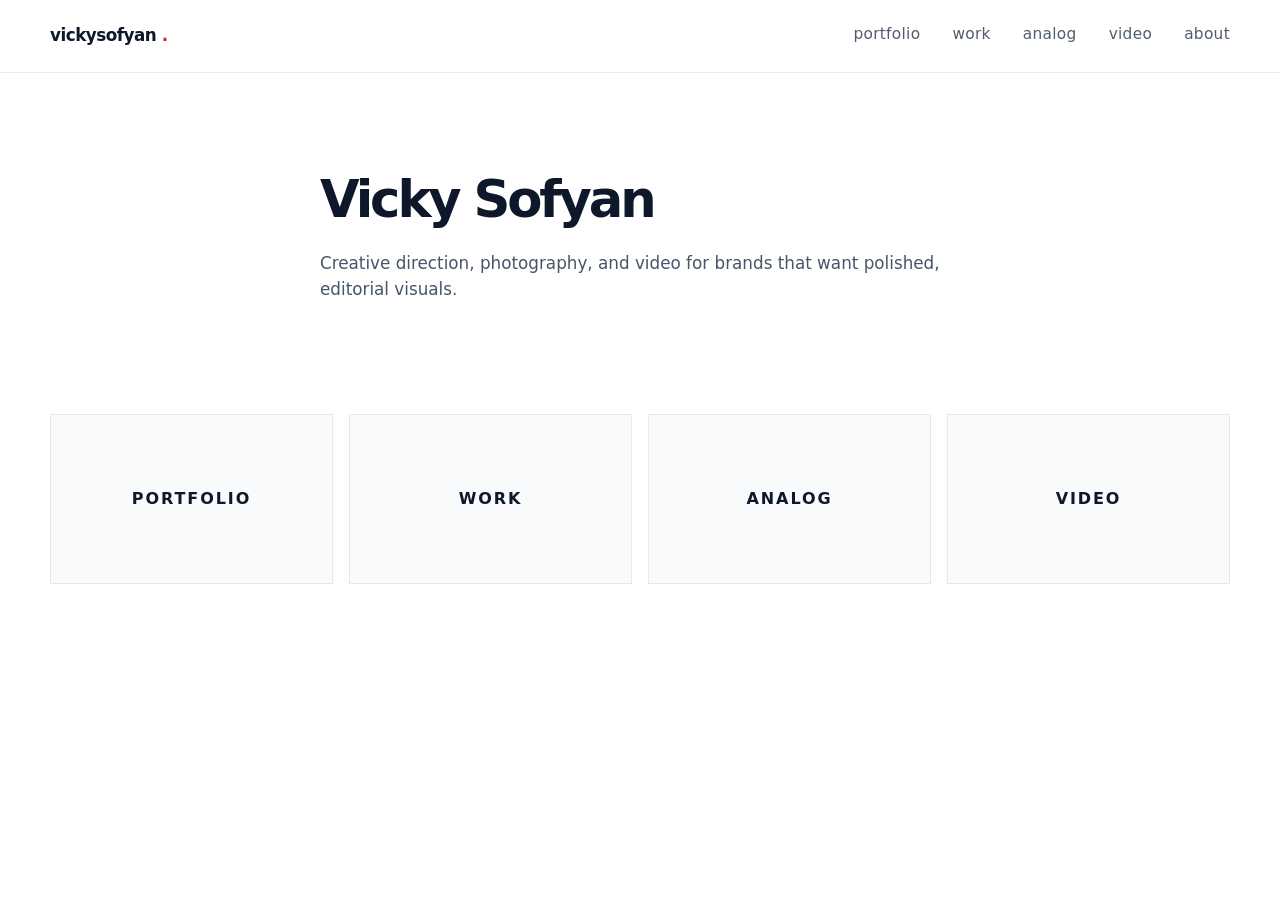
==== index.html @ 829c6402 "Force latest script and style loading plus Konami/Mac fixes" ====
<!DOCTYPE html>
<html lang="en">
  <head>
    <meta charset="UTF-8" />
    <meta name="viewport" content="width=device-width, initial-scale=1.0" />
    <title>Vicky Sofyan</title>
    <link rel="stylesheet" href="styles.css?v=2" />
  </head>
  <body>
    <header class="topbar">
      <div class="container topbar-inner">
        <a class="brand" href="index.html">
          <span class="brand-name">vickysofyan</span><span class="brand-dot">.</span>
        </a>

        <nav class="nav-links">
          <a href="portfolio.html">portfolio</a>
          <a href="work.html">work</a>
          <a href="analog.html">analog</a>
          <a href="video.html">video</a>
          <a href="about.html">about</a>
        </nav>
      </div>
    </header>

    <main class="main-content">
      <section class="hero-section">
        <div class="container portfolio-copy">
          <h1>Vicky Sofyan</h1>
          <p>Creative direction, photography, and video for brands that want polished, editorial visuals.</p>
        </div>
      </section>

      <section class="page-links-section">
        <div class="container page-links-grid">
          <a class="page-link-card" href="portfolio.html">Portfolio</a>
          <a class="page-link-card" href="work.html">Work</a>
          <a class="page-link-card" href="analog.html">Analog</a>
          <a class="page-link-card" href="video.html">Video</a>
        </div>
      </section>
    </main>

    <script src="script.js?v=2"></script>
  </body>
</html>
---- styles.css ----
:root {
  color-scheme: light;
  color: #0f172a;
  background: #ffffff;
  font-family: Inter, system-ui, -apple-system, BlinkMacSystemFont, "Segoe UI", sans-serif;
  font-size: 16px;
  line-height: 1.5;
}

* {
  box-sizing: border-box;
}

html,
body {
  margin: 0;
  min-height: 100%;
}

body {
  background: #ffffff;
  color: #0f172a;
}

a {
  color: inherit;
  text-decoration: none;
}

button,
input,
textarea,
select {
  font: inherit;
}

.container {
  width: min(1180px, calc(100% - 2rem));
  margin: 0 auto;
}

.topbar {
  border-bottom: 1px solid rgba(15, 23, 42, 0.08);
  background: #ffffff;
  position: sticky;
  top: 0;
  z-index: 10;
}

.topbar-inner {
  display: flex;
  align-items: center;
  justify-content: space-between;
  min-height: 72px;
}

.brand {
  display: inline-flex;
  align-items: baseline;
  gap: 0.35rem;
  font-size: 1.05rem;
  font-weight: 700;
  letter-spacing: -0.03em;
}

.brand-dot {
  color: #dc2626;
  cursor: pointer;
}

.game-overlay {
  position: fixed;
  inset: 0;
  display: grid;
  place-items: center;
  background: rgba(15, 23, 42, 0.85);
  z-index: 9999;
  opacity: 0;
  pointer-events: none;
  transition: opacity 0.2s ease;
}

.game-overlay.active {
  opacity: 1;
  pointer-events: auto;
}

.game-panel {
  width: min(92vw, 860px);
  max-height: 92vh;
  background: #ffffff;
  border-radius: 1rem;
  box-shadow: 0 24px 80px rgba(15, 23, 42, 0.25);
  overflow: hidden;
}

.game-header {
  display: flex;
  align-items: center;
  justify-content: space-between;
  gap: 1rem;
  padding: 1rem 1.25rem;
  border-bottom: 1px solid rgba(15, 23, 42, 0.08);
  background: #f8fafc;
}

.game-header h2 {
  margin: 0;
  font-size: 1rem;
  font-weight: 700;
  letter-spacing: -0.03em;
}

.game-close {
  border: none;
  background: transparent;
  color: #334155;
  font-size: 1.1rem;
  cursor: pointer;
  font-weight: 700;
}

.game-canvas-wrap {
  position: relative;
  background: #0f172a;
}

#game-canvas {
  display: block;
  width: 100%;
  height: auto;
}

.game-info {
  display: flex;
  justify-content: space-between;
  gap: 1rem;
  padding: 0.9rem 1.25rem 1.25rem;
  font-size: 0.95rem;
  color: #475569;
}

.game-message {
  color: #dc2626;
  font-weight: 700;
}

@media (max-width: 760px) {
  .page-links-grid {
    grid-template-columns: repeat(2, minmax(0, 1fr));
  }
}

@media (max-width: 520px) {
  .game-panel {
    width: min(98vw, 98vw);
  }

  .page-links-grid {
    grid-template-columns: 1fr;
  }
}

.nav-links {
  display: flex;
  flex-wrap: wrap;
  gap: 2rem;
  font-size: 0.96rem;
  text-transform: lowercase;
  letter-spacing: 0.02em;
}

.nav-links a {
  color: #334155;
  opacity: 0.85;
  transition: opacity 0.2s ease, color 0.2s ease, border-color 0.2s ease;
  padding-bottom: 0.125rem;
}

.nav-links a:hover,
.nav-links a.active {
  color: #dc2626;
  opacity: 1;
}

.nav-links a.active {
  font-weight: 800;
  border-bottom: 2px solid #dc2626;
}

.main-content {
  padding: 2.5rem 0 4rem;
}

.portfolio-section {
  padding-top: 3rem;
}

.portfolio-copy {
  max-width: 640px;
  margin-bottom: 2rem;
}

.portfolio-copy h1 {
  margin: 0 0 0.85rem;
  font-size: clamp(2.7rem, 4vw, 4rem);
  letter-spacing: -0.06em;
}

.portfolio-copy p {
  margin: 0;
  color: #475569;
  font-size: 1.05rem;
}

.hero-section {
  padding-top: 3rem;
  padding-bottom: 3rem;
}

.page-links-section {
  padding-top: 2rem;
}

.page-links-grid {
  display: grid;
  grid-template-columns: repeat(4, minmax(0, 1fr));
  gap: 1rem;
}

.page-link-card {
  display: flex;
  align-items: center;
  justify-content: center;
  min-height: 170px;
  background: #f8fafc;
  border: 1px solid rgba(15, 23, 42, 0.08);
  color: #0f172a;
  font-weight: 700;
  text-transform: uppercase;
  letter-spacing: 0.12em;
  transition: transform 0.25s ease, background 0.25s ease;
}

.page-link-card:hover {
  transform: translateY(-2px);
  background: #e2e8f0;
}

.gallery-grid {
  display: grid;
  grid-template-columns: repeat(3, minmax(0, 1fr));
  gap: 1.5rem;
}

.gallery-card {
  display: block;
  overflow: hidden;
  background: #f8fafc;
  aspect-ratio: 1 / 1;
}

.gallery-card img,
.portfolio-img {
  width: 100%;
  height: 100%;
  object-fit: cover;
  display: block;
  transition: transform 0.35s ease;
}

.gallery-card:hover img,
.gallery-card:hover .portfolio-img {
  transform: scale(1.05);
}

.image-1 {
  background-image: url("https://images.unsplash.com/photo-1524504388940-b1c1722653e1?auto=format&fit=crop&w=1200&q=80");
}

.image-2 {
  background-image: url("https://images.unsplash.com/photo-1491553895911-0055eca6402d?auto=format&fit=crop&w=1200&q=80");
}

.image-3 {
  background-image: url("https://images.unsplash.com/photo-1517841905240-472988babdf9?auto=format&fit=crop&w=1200&q=80");
}

.image-4 {
  background-image: url("https://images.unsplash.com/photo-1526045612212-70caf35c14df?auto=format&fit=crop&w=1200&q=80");
}

.image-5 {
  background-image: url("https://images.unsplash.com/photo-1512428559087-560fa5ceab42?auto=format&fit=crop&w=1200&q=80");
}

.image-6 {
  background-image: url("https://images.unsplash.com/photo-1500534314209-dbdcc1a0a76d?auto=format&fit=crop&w=1200&q=80");
}

.about-section {
  margin-top: 4rem;
  padding-bottom: 2rem;
}

.about-copy {
  max-width: 720px;
}

.about-copy h2 {
  margin: 0 0 1rem;
  font-size: clamp(2rem, 3vw, 2.8rem);
}

.about-copy p {
  margin: 0;
  color: #475569;
  font-size: 1rem;
}

.about-grid {
  display: grid;
  grid-template-columns: minmax(280px, 1.1fr) minmax(320px, 1.2fr);
  gap: 2rem;
  align-items: center;
  padding-top: 2rem;
  padding-bottom: 2rem;
}

.about-media img {
  width: 100%;
  height: 100%;
  object-fit: cover;
  display: block;
  aspect-ratio: 3 / 4;
}

.about-content {
  max-width: 760px;
}

.about-content .eyebrow {
  margin: 0 0 1rem;
  color: #475569;
  letter-spacing: 0.18em;
  text-transform: uppercase;
  font-size: 0.85rem;
}

.about-content h1 {
  margin: 0 0 1.5rem;
  font-size: clamp(2.8rem, 4vw, 4.4rem);
  line-height: 1.05;
}

.about-content p {
  margin: 0 0 1.5rem;
  color: #334155;
  font-size: 1.05rem;
}

.about-content .contact-link a,
.about-content .social-link a {
  color: #dc2626;
  font-size: 1.1rem;
  font-weight: 700;
  text-decoration: none;
}

.about-content .contact-link a:hover,
.about-content .social-link a:hover {
  text-decoration: underline;
}

@media (max-width: 980px) {
  .gallery-grid {
    grid-template-columns: repeat(2, minmax(0, 1fr));
  }
}

@media (max-width: 640px) {
  .topbar-inner {
    flex-direction: column;
    align-items: flex-start;
    gap: 1rem;
  }

  .nav-links {
    gap: 1rem;
  }

  .gallery-grid {
    grid-template-columns: 1fr;
  }

  .portfolio-copy h1 {
    font-size: clamp(2.3rem, 7vw, 3rem);
  }
}
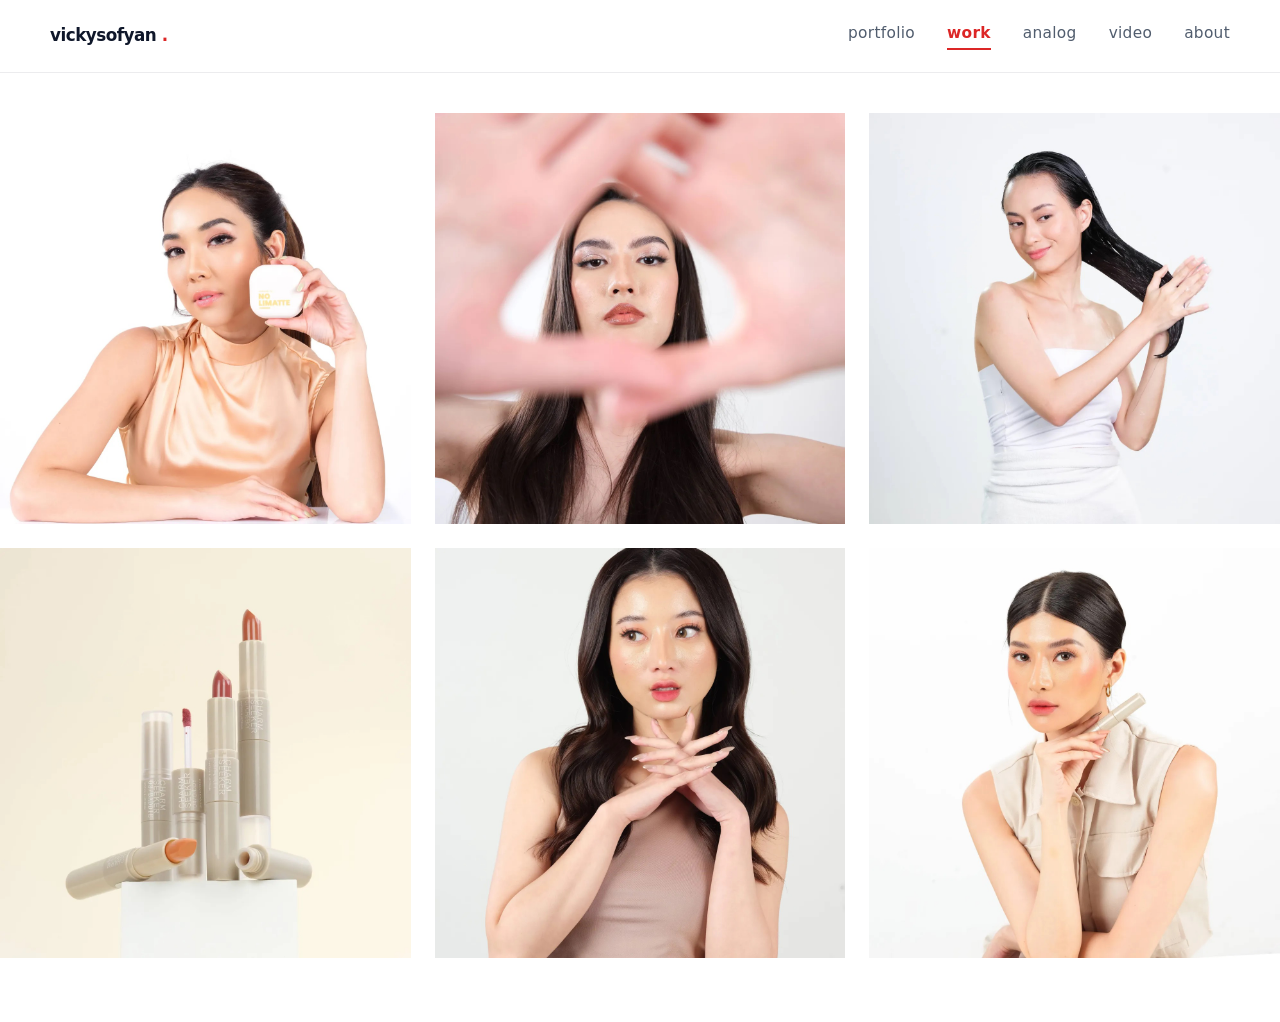
==== commit 3eb7e1cf: "Set work page as default by redirecting index and publish latest layout swaps" ====
--- a/index.html
+++ b/index.html
@@ -2,45 +2,12 @@
 <html lang="en">
   <head>
     <meta charset="UTF-8" />
+    <meta http-equiv="refresh" content="0;url=work.html" />
     <meta name="viewport" content="width=device-width, initial-scale=1.0" />
-    <title>Vicky Sofyan</title>
-    <link rel="stylesheet" href="styles.css?v=2" />
+    <title>Redirecting to Work</title>
+    <link rel="icon" href="favicon.svg" type="image/svg+xml" />
   </head>
   <body>
-    <header class="topbar">
-      <div class="container topbar-inner">
-        <a class="brand" href="index.html">
-          <span class="brand-name">vickysofyan</span><span class="brand-dot">.</span>
-        </a>
-
-        <nav class="nav-links">
-          <a href="portfolio.html">portfolio</a>
-          <a href="work.html">work</a>
-          <a href="analog.html">analog</a>
-          <a href="video.html">video</a>
-          <a href="about.html">about</a>
-        </nav>
-      </div>
-    </header>
-
-    <main class="main-content">
-      <section class="hero-section">
-        <div class="container portfolio-copy">
-          <h1>Vicky Sofyan</h1>
-          <p>Creative direction, photography, and video for brands that want polished, editorial visuals.</p>
-        </div>
-      </section>
-
-      <section class="page-links-section">
-        <div class="container page-links-grid">
-          <a class="page-link-card" href="portfolio.html">Portfolio</a>
-          <a class="page-link-card" href="work.html">Work</a>
-          <a class="page-link-card" href="analog.html">Analog</a>
-          <a class="page-link-card" href="video.html">Video</a>
-        </div>
-      </section>
-    </main>
-
-    <script src="script.js?v=2"></script>
+    <p>Redirecting to <a href="work.html">work page</a>...</p>
   </body>
 </html>
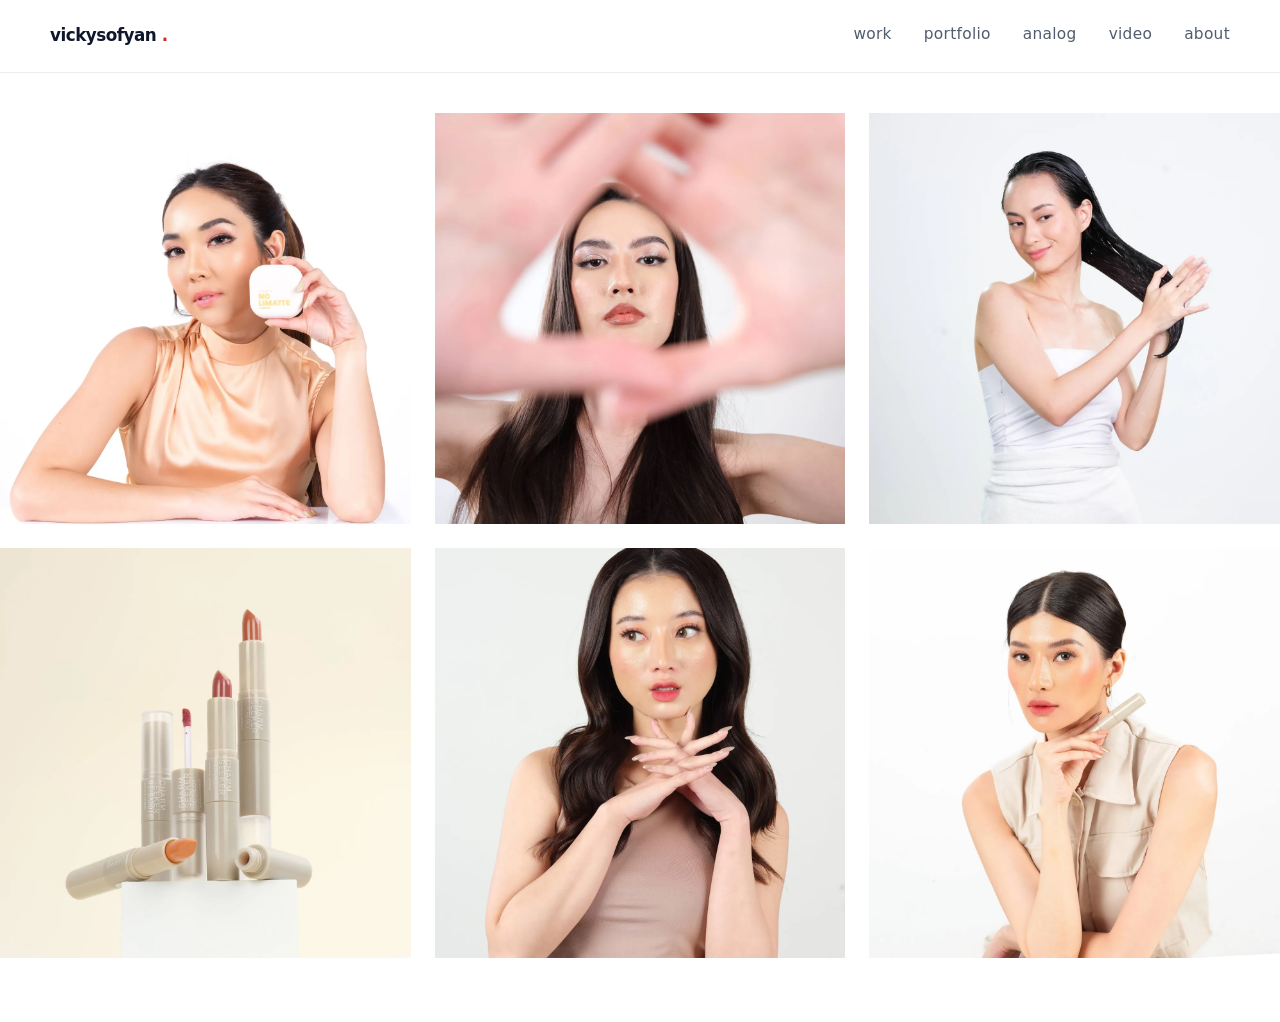
==== commit f2c9697f: "Reorder navigation so work appears before portfolio" ====
--- a/index.html
+++ b/index.html
@@ -2,12 +2,52 @@
 <html lang="en">
   <head>
     <meta charset="UTF-8" />
-    <meta http-equiv="refresh" content="0;url=work.html" />
     <meta name="viewport" content="width=device-width, initial-scale=1.0" />
-    <title>Redirecting to Work</title>
+    <title>Work | Vicky Sofyan</title>
     <link rel="icon" href="favicon.svg" type="image/svg+xml" />
+    <link rel="stylesheet" href="styles.css?v=3" />
   </head>
   <body>
-    <p>Redirecting to <a href="work.html">work page</a>...</p>
+    <header class="topbar">
+      <div class="container topbar-inner">
+        <a class="brand" href="index.html">
+          <span class="brand-name">vickysofyan</span><span class="brand-dot">.</span>
+        </a>
+        <nav class="nav-links">
+          <a href="work.html">work</a>
+          <a href="portfolio.html">portfolio</a>
+          <a href="analog.html">analog</a>
+          <a href="video.html">video</a>
+          <a href="about.html">about</a>
+        </nav>
+      </div>
+    </header>
+
+    <main class="main-content">
+      <section class="portfolio-section">
+        <div class="gallery-grid">
+          <article class="gallery-card">
+            <img src="images/img1.jpeg" alt="Portfolio image 1" class="portfolio-img" />
+          </article>
+          <article class="gallery-card">
+            <img src="images/img2.jpeg" alt="Portfolio image 2" class="portfolio-img" />
+          </article>
+          <article class="gallery-card">
+            <img src="images/img3.jpeg" alt="Portfolio image 3" class="portfolio-img" />
+          </article>
+          <article class="gallery-card">
+            <img src="images/img4.jpeg" alt="Portfolio image 4" class="portfolio-img" />
+          </article>
+          <article class="gallery-card">
+            <img src="images/img5.jpeg" alt="Portfolio image 5" class="portfolio-img" />
+          </article>
+          <article class="gallery-card">
+            <img src="images/img6.jpeg" alt="Portfolio image 6" class="portfolio-img" />
+          </article>
+        </div>
+      </section>
+    </main>
+
+    <script src="script.js?v=3"></script>
   </body>
 </html>
--- a/styles.css
+++ b/styles.css
@@ -0,0 +1,437 @@
+:root {
+  color-scheme: light;
+  color: #0f172a;
+  background: #ffffff;
+  font-family: Inter, system-ui, -apple-system, BlinkMacSystemFont, "Segoe UI", sans-serif;
+  font-size: 16px;
+  line-height: 1.5;
+}
+
+* {
+  box-sizing: border-box;
+}
+
+html,
+body {
+  margin: 0;
+  min-height: 100%;
+}
+
+body {
+  background: #ffffff;
+  color: #0f172a;
+}
+
+a {
+  color: inherit;
+  text-decoration: none;
+}
+
+button,
+input,
+textarea,
+select {
+  font: inherit;
+}
+
+.container {
+  width: min(1180px, calc(100% - 2rem));
+  margin: 0 auto;
+}
+
+.topbar {
+  border-bottom: 1px solid rgba(15, 23, 42, 0.08);
+  background: #ffffff;
+  position: sticky;
+  top: 0;
+  z-index: 10;
+}
+
+.topbar-inner {
+  display: flex;
+  align-items: center;
+  justify-content: space-between;
+  min-height: 72px;
+}
+
+.brand {
+  display: inline-flex;
+  align-items: baseline;
+  gap: 0.35rem;
+  font-size: 1.05rem;
+  font-weight: 700;
+  letter-spacing: -0.03em;
+}
+
+.brand-dot {
+  color: #dc2626;
+  cursor: pointer;
+}
+
+.game-overlay {
+  position: fixed;
+  inset: 0;
+  display: grid;
+  place-items: center;
+  background: rgba(0, 0, 0, 0.94);
+  z-index: 9999;
+  opacity: 0;
+  pointer-events: none;
+  transition: opacity 0.2s ease;
+}
+
+.game-overlay.active {
+  opacity: 1;
+  pointer-events: auto;
+}
+
+.game-panel {
+  width: min(92vw, 760px);
+  max-height: 92vh;
+  background: #000;
+  border: 1px solid rgba(255, 255, 255, 0.12);
+  border-radius: 1rem;
+  box-shadow: 0 36px 120px rgba(0, 0, 0, 0.6);
+  overflow: hidden;
+}
+
+.game-header {
+  display: flex;
+  align-items: center;
+  justify-content: space-between;
+  gap: 1rem;
+  padding: 1rem 1.25rem;
+  border-bottom: 1px solid rgba(255, 255, 255, 0.08);
+  background: #050505;
+}
+
+.game-header h2 {
+  margin: 0;
+  font-size: 1rem;
+  font-weight: 700;
+  letter-spacing: -0.03em;
+  color: #f8fafc;
+}
+
+.game-close {
+  border: none;
+  background: transparent;
+  color: #f8fafc;
+  font-size: 1.1rem;
+  cursor: pointer;
+  font-weight: 700;
+}
+
+.game-canvas-wrap {
+  position: relative;
+  background: #000;
+  padding: 1rem;
+}
+
+#game-canvas {
+  display: block;
+  width: 100%;
+  height: auto;
+  border-radius: 0.75rem;
+  background: #000;
+  box-shadow: inset 0 0 0 1px rgba(255, 255, 255, 0.08);
+}
+
+.game-info {
+  display: flex;
+  flex-wrap: wrap;
+  justify-content: space-between;
+  gap: 0.75rem;
+  padding: 1rem 1.25rem 1.25rem;
+  font-size: 0.95rem;
+  color: #e5e7eb;
+  background: #050505;
+}
+
+.game-message {
+  color: #f8fafc;
+  font-weight: 700;
+}
+
+@media (max-width: 760px) {
+  .page-links-grid {
+    grid-template-columns: repeat(2, minmax(0, 1fr));
+  }
+}
+
+@media (max-width: 520px) {
+  .game-panel {
+    width: min(98vw, 98vw);
+  }
+
+  .page-links-grid {
+    grid-template-columns: 1fr;
+  }
+}
+
+.nav-links {
+  display: flex;
+  flex-wrap: wrap;
+  gap: 2rem;
+  font-size: 0.96rem;
+  text-transform: lowercase;
+  letter-spacing: 0.02em;
+}
+
+.nav-links a {
+  color: #334155;
+  opacity: 0.85;
+  transition: opacity 0.2s ease, color 0.2s ease, border-color 0.2s ease;
+  padding-bottom: 0.125rem;
+}
+
+.nav-links a:hover,
+.nav-links a.active {
+  color: #dc2626;
+  opacity: 1;
+}
+
+.nav-links a.active {
+  font-weight: 800;
+  border-bottom: 2px solid #dc2626;
+}
+
+.main-content {
+  padding: 2.5rem 0 4rem;
+}
+
+.main-content.portfolio-page-main {
+  padding-top: 0;
+}
+
+.portfolio-section {
+  padding-top: 0;
+}
+
+.portfolio-copy {
+  max-width: 640px;
+  margin-bottom: 2rem;
+}
+
+.portfolio-copy h1 {
+  margin: 0 0 0.85rem;
+  font-size: clamp(2.7rem, 4vw, 4rem);
+  letter-spacing: -0.06em;
+}
+
+.portfolio-copy p {
+  margin: 0;
+  color: #475569;
+  font-size: 1.05rem;
+}
+
+.hero-section {
+  padding-top: 3rem;
+  padding-bottom: 3rem;
+}
+
+.page-links-section {
+  padding-top: 2rem;
+}
+
+.page-links-grid {
+  display: grid;
+  grid-template-columns: repeat(4, minmax(0, 1fr));
+  gap: 1rem;
+}
+
+.page-link-card {
+  display: flex;
+  align-items: center;
+  justify-content: center;
+  min-height: 170px;
+  background: #f8fafc;
+  border: 1px solid rgba(15, 23, 42, 0.08);
+  color: #0f172a;
+  font-weight: 700;
+  text-transform: uppercase;
+  letter-spacing: 0.12em;
+  transition: transform 0.25s ease, background 0.25s ease;
+}
+
+.page-link-card:hover {
+  transform: translateY(-2px);
+  background: #e2e8f0;
+}
+
+.gallery-grid {
+  display: grid;
+  grid-template-columns: repeat(3, minmax(0, 1fr));
+  gap: 1.5rem;
+}
+
+.gallery-card {
+  display: block;
+  overflow: hidden;
+  background: #f8fafc;
+  aspect-ratio: 1 / 1;
+}
+
+.gallery-card img,
+.portfolio-img {
+  width: 100%;
+  height: 100%;
+  object-fit: cover;
+  display: block;
+  transition: transform 0.35s ease;
+}
+
+.gallery-card:hover img,
+.gallery-card:hover .portfolio-img {
+  transform: scale(1.05);
+}
+
+.image-1 {
+  background-image: url("https://images.unsplash.com/photo-1524504388940-b1c1722653e1?auto=format&fit=crop&w=1200&q=80");
+}
+
+.image-2 {
+  background-image: url("https://images.unsplash.com/photo-1491553895911-0055eca6402d?auto=format&fit=crop&w=1200&q=80");
+}
+
+.image-3 {
+  background-image: url("https://images.unsplash.com/photo-1517841905240-472988babdf9?auto=format&fit=crop&w=1200&q=80");
+}
+
+.image-4 {
+  background-image: url("https://images.unsplash.com/photo-1526045612212-70caf35c14df?auto=format&fit=crop&w=1200&q=80");
+}
+
+.image-5 {
+  background-image: url("https://images.unsplash.com/photo-1512428559087-560fa5ceab42?auto=format&fit=crop&w=1200&q=80");
+}
+
+.image-6 {
+  background-image: url("https://images.unsplash.com/photo-1500534314209-dbdcc1a0a76d?auto=format&fit=crop&w=1200&q=80");
+}
+
+.about-section {
+  margin-top: 4rem;
+  padding-bottom: 2rem;
+}
+
+.about-copy {
+  max-width: 720px;
+}
+
+.about-copy h2 {
+  margin: 0 0 1rem;
+  font-size: clamp(2rem, 3vw, 2.8rem);
+}
+
+.about-copy p {
+  margin: 0;
+  color: #475569;
+  font-size: 1rem;
+}
+
+.about-grid {
+  display: grid;
+  grid-template-columns: minmax(280px, 1.1fr) minmax(320px, 1.2fr);
+  gap: 2rem;
+  align-items: center;
+  padding-top: 2rem;
+  padding-bottom: 2rem;
+}
+
+.about-media img {
+  width: 100%;
+  height: 100%;
+  object-fit: cover;
+  display: block;
+  aspect-ratio: 3 / 4;
+}
+
+.about-content {
+  max-width: 760px;
+}
+
+.about-content .eyebrow {
+  margin: 0 0 1rem;
+  color: #475569;
+  letter-spacing: 0.18em;
+  text-transform: uppercase;
+  font-size: 0.85rem;
+}
+
+.about-content h1 {
+  margin: 0 0 1.5rem;
+  font-size: clamp(2.8rem, 4vw, 4.4rem);
+  line-height: 1.05;
+}
+
+.about-content p {
+  margin: 0 0 1.5rem;
+  color: #334155;
+  font-size: 1.05rem;
+}
+
+.about-content .contact-link a,
+.about-content .social-link a {
+  color: #dc2626;
+  font-size: 1.1rem;
+  font-weight: 700;
+  text-decoration: none;
+}
+
+.about-content .contact-link a:hover,
+.about-content .social-link a:hover {
+  text-decoration: underline;
+}
+
+@media (max-width: 980px) {
+  .gallery-grid {
+    grid-template-columns: repeat(2, minmax(0, 1fr));
+  }
+}
+
+.pdf-frame-wrap {
+  margin-top: 2rem;
+  background: #f8fafc;
+  border: 1px solid rgba(15, 23, 42, 0.08);
+  border-radius: 1rem;
+  overflow: hidden;
+  min-height: 72vh;
+}
+
+.pdf-frame {
+  width: 100%;
+  min-height: 72vh;
+  border: 0;
+}
+
+.pdf-copy h1 {
+  margin: 0 0 0.85rem;
+  font-size: clamp(2.7rem, 4vw, 4rem);
+}
+
+.pdf-copy p {
+  margin: 0;
+  color: #475569;
+  font-size: 1.05rem;
+}
+
+@media (max-width: 640px) {
+  .topbar-inner {
+    flex-direction: column;
+    align-items: flex-start;
+    gap: 1rem;
+  }
+
+  .nav-links {
+    gap: 1rem;
+  }
+
+  .gallery-grid {
+    grid-template-columns: 1fr;
+  }
+
+  .portfolio-copy h1 {
+    font-size: clamp(2.3rem, 7vw, 3rem);
+  }
+}
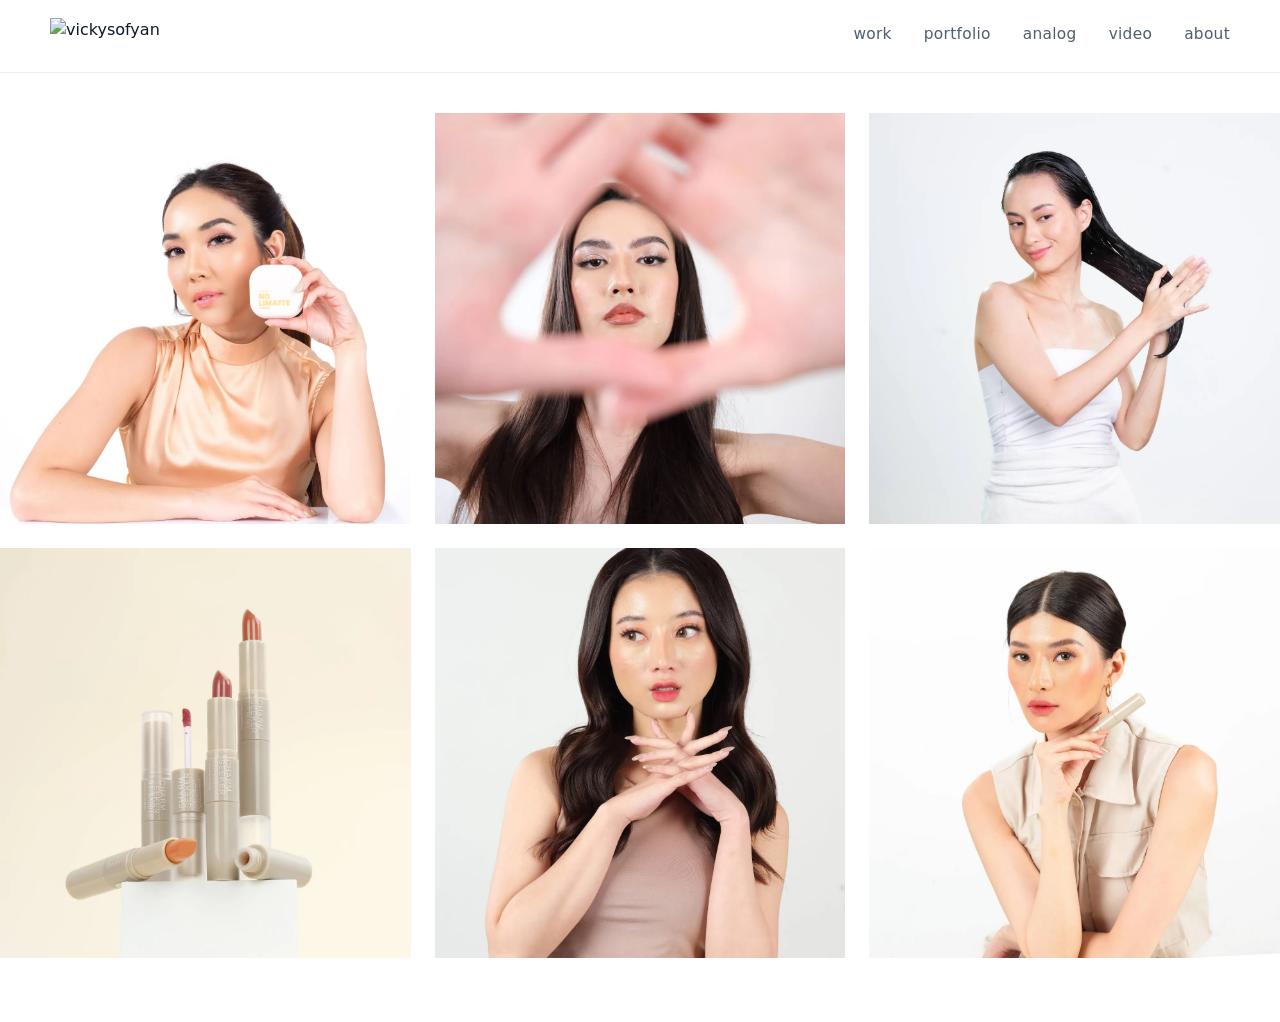
==== commit 332cb16c: "Use provided PNG logo in header across all pages" ====
--- a/index.html
+++ b/index.html
@@ -11,7 +11,7 @@
     <header class="topbar">
       <div class="container topbar-inner">
         <a class="brand" href="index.html">
-          <span class="brand-name">vickysofyan</span><span class="brand-dot">.</span>
+          <img class="brand-logo" src="cropped-vickysofyan-logo-8.png" alt="vickysofyan" />
         </a>
         <nav class="nav-links">
           <a href="work.html">work</a>
--- a/styles.css
+++ b/styles.css
@@ -56,11 +56,14 @@
 
 .brand {
   display: inline-flex;
-  align-items: baseline;
-  gap: 0.35rem;
-  font-size: 1.05rem;
-  font-weight: 700;
-  letter-spacing: -0.03em;
+  align-items: center;
+  gap: 0;
+}
+
+.brand-logo {
+  display: block;
+  height: 2.2rem;
+  width: auto;
 }
 
 .brand-dot {
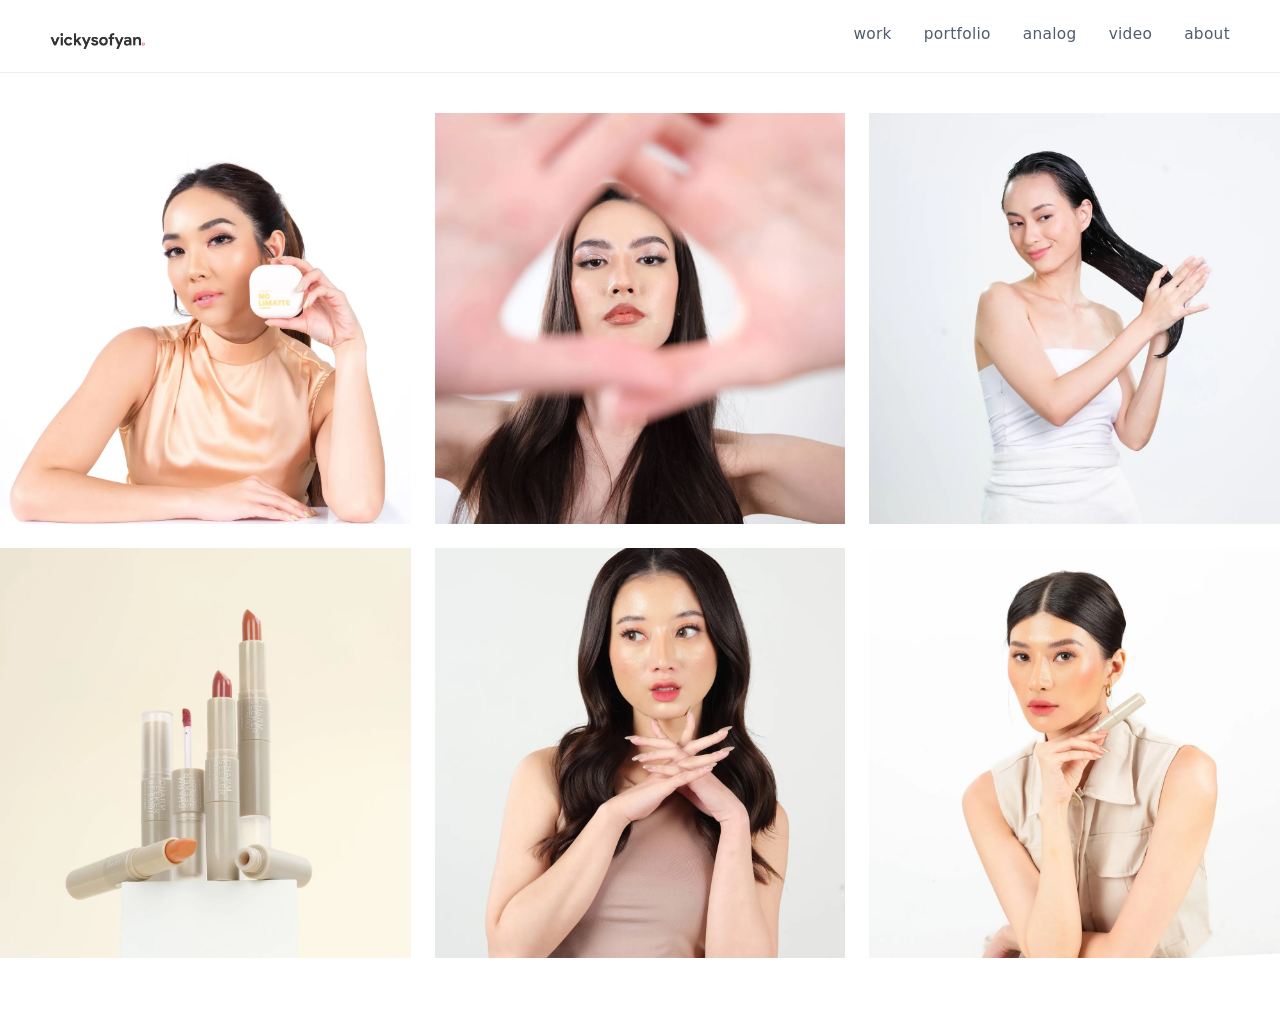
==== commit 63bf7d12: "Move header logo into images folder and update references" ====
--- a/index.html
+++ b/index.html
@@ -11,7 +11,7 @@
     <header class="topbar">
       <div class="container topbar-inner">
         <a class="brand" href="index.html">
-          <img class="brand-logo" src="cropped-vickysofyan-logo-8.png" alt="vickysofyan" />
+          <img class="brand-logo" src="images/cropped-vickysofyan-logo-8.png" alt="vickysofyan" />
         </a>
         <nav class="nav-links">
           <a href="work.html">work</a>
